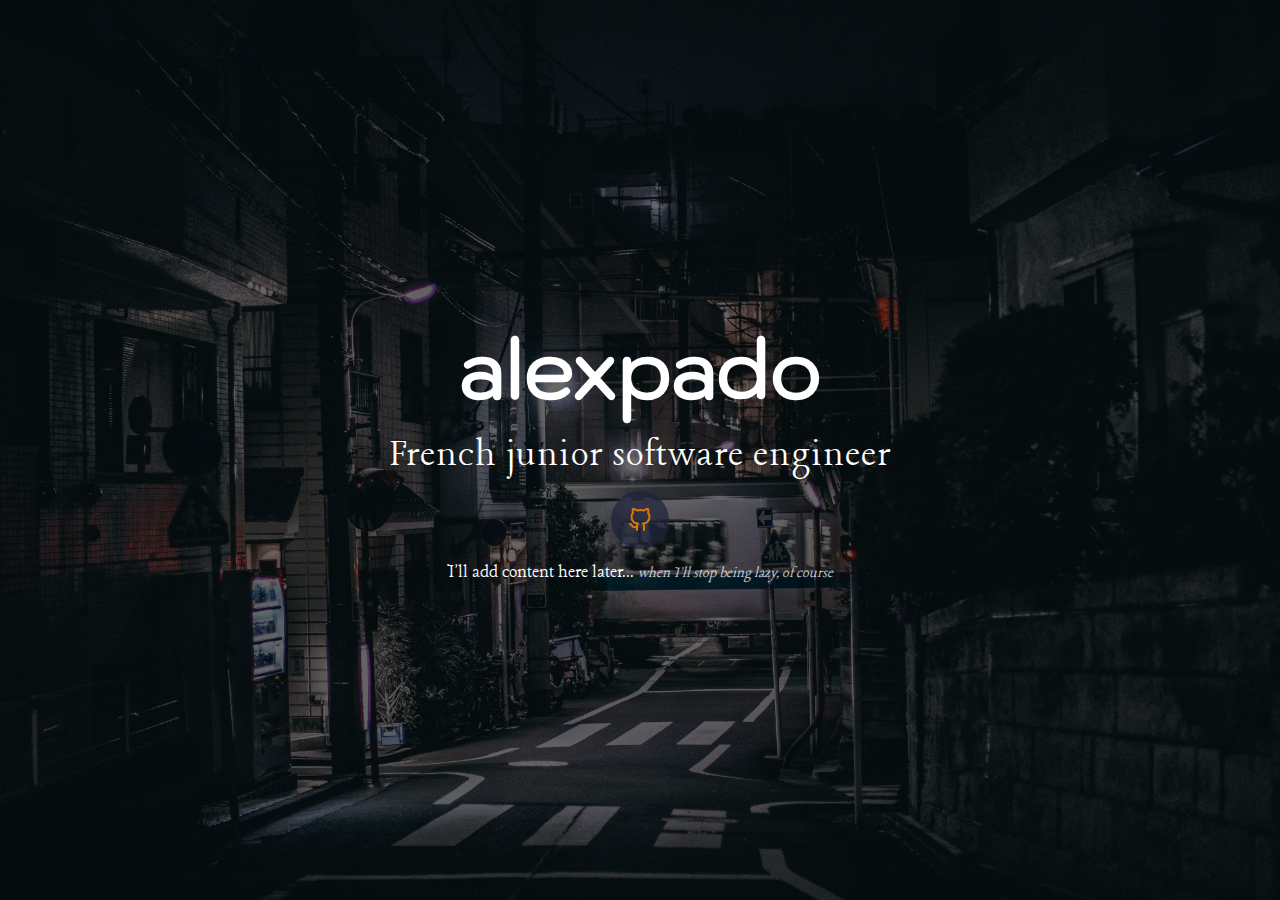
==== index.html @ 63c59a2a "Website v1 :D" ====
<!DOCTYPE html>
<html lang="en">
<head>
    <meta charset="UTF-8">
    <title>alexpado - Software Engineer</title>

    <meta name="viewport" content="width=device-width, initial-scale=1">
    <meta name="description" content="I'm a software engineer doing my job during the day, and coding what I like during the night; ranging from website to discord bots.">
    <meta name="author" content="alexpado">

    <meta property="og:title" content="alexpado - Software Engineer">
    <meta property="og:type" content="website">
    <meta property="og:url" content="https://alexpado.fr">
    <meta property="og:description" content="I'm a software engineer doing my job during the day, and coding what I like during the night; ranging from website to discord bots.">

    <link rel="stylesheet" href="assets/css/fonts.css">
    <link rel="stylesheet" href="assets/css/style.css">
    <script defer src="assets/js/feather.min.js"></script>
    <script defer src="assets/js/script.js"></script>

    <!--
 /\                 /\
/ \'._   (\_/)   _.'/ \
|.''._'--(o.o)--'_.''.|
 \_ / `;=/ " \=;` \ _/
   `\__| \___/ |__/`
        \(_|_)/
         " ` "
 Oh, hi there ! Did you see that ?
 A website without a JS framework !

 ... Oh, did I interrupted you ?
 I'm sorry, please continue your tour :D

 Have a great day !
    -->
</head>
<body>

<div id="content">
    <div id="effect">
        <div class="flash"></div>
        <div class="overlay"></div>
    </div>
    <section id="hello">
        <h1 class="short-name">alexpado</h1>
        <p class="title">French junior software engineer</p>

        <div class="socials">
            <a class="social-container github" href="https://github.com/alexpado" target="_blank">
                <i data-feather="github"></i>
            </a>
        </div>

        <div class="notice">
            <span>I'll add content here later... <span class="im-lazy">when I'll stop being lazy, of course</span></span>
        </div>
    </section>
</div>

</body>
</html>
---- assets/css/fonts.css ----
@font-face {
    font-family: "Lancelot";
    src: url("/assets/fonts/lancelot/lancelot-regular.ttf") format("truetype");
}

@font-face {
    font-family: "Kodchasan";
    src: url("/assets/fonts/kodchasan/kodchasan-regular.ttf") format("truetype");
}
---- assets/css/style.css ----
* {
    margin: 0;
    padding: 0;
}

html, body, #content {
    height: 100vh;
    width: 100vw;
    overflow: hidden;
}

body {
    font-family: Lancelot, sans-serif;
    background-color: black;
    color: white;

    background-image: url('../img/background.webp');
    background-size: cover;
    background-position: center;
}

#content {
    display: flex;
    flex-direction: column;
    /*background-color: rgba(29, 34, 59, 0.4);*/
}

#hello {
    z-index: 2;
    margin: auto;
    text-align: center;
}

#hello .short-name {
    font-size: 5em;
    font-family: "Kodchasan", sans-serif;
    margin-bottom: 0.75rem;
}

#hello .title {
    font-size: 2.6em;
    letter-spacing: 1px;
    margin-bottom: 0.75rem;
}

#hello .socials {
    display: flex;
    justify-content: center;
    margin-bottom: 0.75rem;
}

#hello .socials a {
    display: flex;
    color: #df7701;
    border-radius: 55px;
    height: 58px;
    width: 58px;
    background-color: rgba(29, 34, 59, 0.7);

    transition: color .25s ease-in-out, background-color .25s ease-in-out;
}

#hello .socials a:hover {
    color: white;
    background-color: rgba(29, 34, 59, 1);
}

#hello .socials a svg {
    margin: auto;
}

#hello .notice {
    font-size: 1.25em;
}

#hello .im-lazy {
    opacity: 0.8;
    font-style: italic;
    font-size: 1rem;
}

/* Small devices (portrait tablets and large phones, 600px and up) */
@media only screen and (min-width: 600px) {

}

/* Medium devices (landscape tablets, 768px and up) */
@media only screen and (min-width: 768px) {

}

/* Large devices (laptops/desktops, 992px and up) */
@media only screen and (min-width: 992px) {

}

/* Extra large devices (large laptops and desktops, 1200px and up) */
@media only screen and (min-width: 1200px) {

}

#effect {
    position: absolute;
    top: 0;
    left: 0;
    right: 0;
    bottom: 0;

    --mouse-x: -50vw;
    --mouse-y: -50vh;
    --size: 300px;
    z-index: 1;
}

#effect .flash {
    position: absolute;
    top: 0;
    left: 0;
    right: 0;
    bottom: 0;

    background: radial-gradient(
            circle var(--size) at var(--mouse-x) var(--mouse-y),
            rgba(0, 0, 0, 0), rgba(0, 0, 0, 0.9)
    );
}

#effect .overlay {
    position: absolute;
    top: 0;
    left: 0;
    right: 0;
    bottom: 0;
    background-color: rgba(0, 0, 0, 0.6);
}

#effect.transition > div {
    transition: opacity 5s ease-in-out;
}

#effect .flash {
    opacity: 0;
}

#effect .overlay {
    opacity: 1;
}

#effect.enabled .flash {
    opacity: 1;
}
#effect.enabled .overlay {
     opacity: 1;
 }
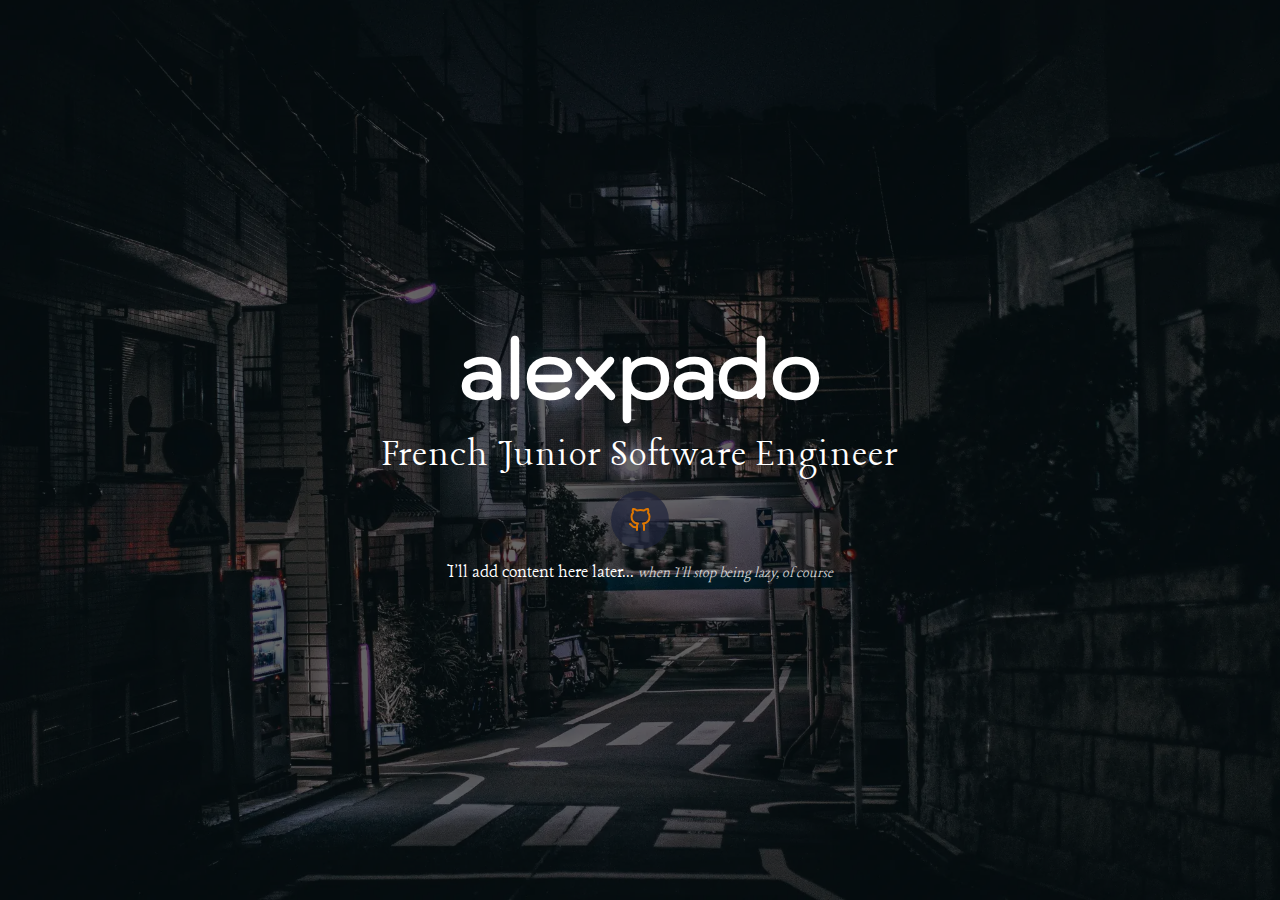
==== commit 28fdbf0c: "fix(wording): Updated meta (I'm a French junior software engineer" ====
--- a/index.html
+++ b/index.html
@@ -2,16 +2,16 @@
 <html lang="en">
 <head>
     <meta charset="UTF-8">
-    <title>alexpado - Software Engineer</title>
+    <title>alexpado - French Junior Software Engineer</title>
 
     <meta name="viewport" content="width=device-width, initial-scale=1">
-    <meta name="description" content="I'm a software engineer doing my job during the day, and coding what I like during the night; ranging from website to discord bots.">
+    <meta name="description" content="I'm a French Junior Software Engineer doing my job during the day, and coding what I like during the night; ranging from website to discord bots.">
     <meta name="author" content="alexpado">
 
-    <meta property="og:title" content="alexpado - Software Engineer">
+    <meta property="og:title" content="alexpado - French junior software engineer">
     <meta property="og:type" content="website">
     <meta property="og:url" content="https://alexpado.fr">
-    <meta property="og:description" content="I'm a software engineer doing my job during the day, and coding what I like during the night; ranging from website to discord bots.">
+    <meta property="og:description" content="I'm a French Junior Software Engineer doing my job during the day, and coding what I like during the night; ranging from website to discord bots.">
 
     <link rel="stylesheet" href="assets/css/fonts.css">
     <link rel="stylesheet" href="assets/css/style.css">
@@ -44,7 +44,7 @@
     </div>
     <section id="hello">
         <h1 class="short-name">alexpado</h1>
-        <p class="title">French junior software engineer</p>
+        <p class="title">French Junior Software Engineer</p>
 
         <div class="socials">
             <a class="social-container github" href="https://github.com/alexpado" target="_blank">
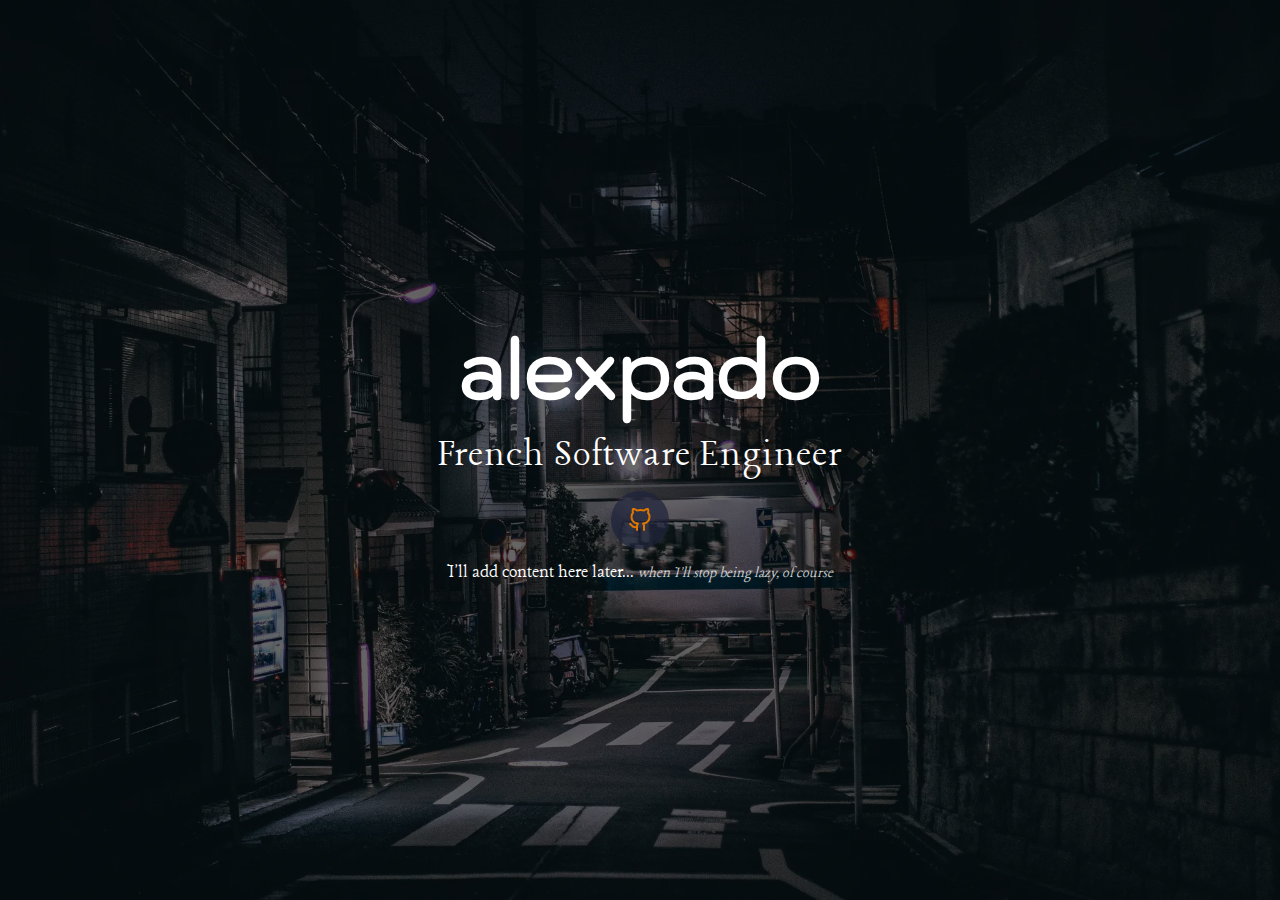
==== commit ea1d9038: "fix(wording): My coworkers told me that I'm not a junior anymore, oh well" ====
--- a/index.html
+++ b/index.html
@@ -2,16 +2,16 @@
 <html lang="en">
 <head>
     <meta charset="UTF-8">
-    <title>alexpado - French Junior Software Engineer</title>
+    <title>alexpado - French Software Engineer</title>
 
     <meta name="viewport" content="width=device-width, initial-scale=1">
-    <meta name="description" content="I'm a French Junior Software Engineer doing my job during the day, and coding what I like during the night; ranging from website to discord bots.">
+    <meta name="description" content="I'm a French Software Engineer doing my job during the day, and coding what I like during the night; ranging from website to discord bots.">
     <meta name="author" content="alexpado">
 
-    <meta property="og:title" content="alexpado - French junior software engineer">
+    <meta property="og:title" content="alexpado - French Software Engineer">
     <meta property="og:type" content="website">
     <meta property="og:url" content="https://alexpado.fr">
-    <meta property="og:description" content="I'm a French Junior Software Engineer doing my job during the day, and coding what I like during the night; ranging from website to discord bots.">
+    <meta property="og:description" content="I'm a French Software Engineer doing my job during the day, and coding what I like during the night; ranging from website to discord bots.">
 
     <link rel="stylesheet" href="assets/css/fonts.css">
     <link rel="stylesheet" href="assets/css/style.css">
@@ -44,7 +44,7 @@
     </div>
     <section id="hello">
         <h1 class="short-name">alexpado</h1>
-        <p class="title">French Junior Software Engineer</p>
+        <p class="title">French Software Engineer</p>
 
         <div class="socials">
             <a class="social-container github" href="https://github.com/alexpado" target="_blank">
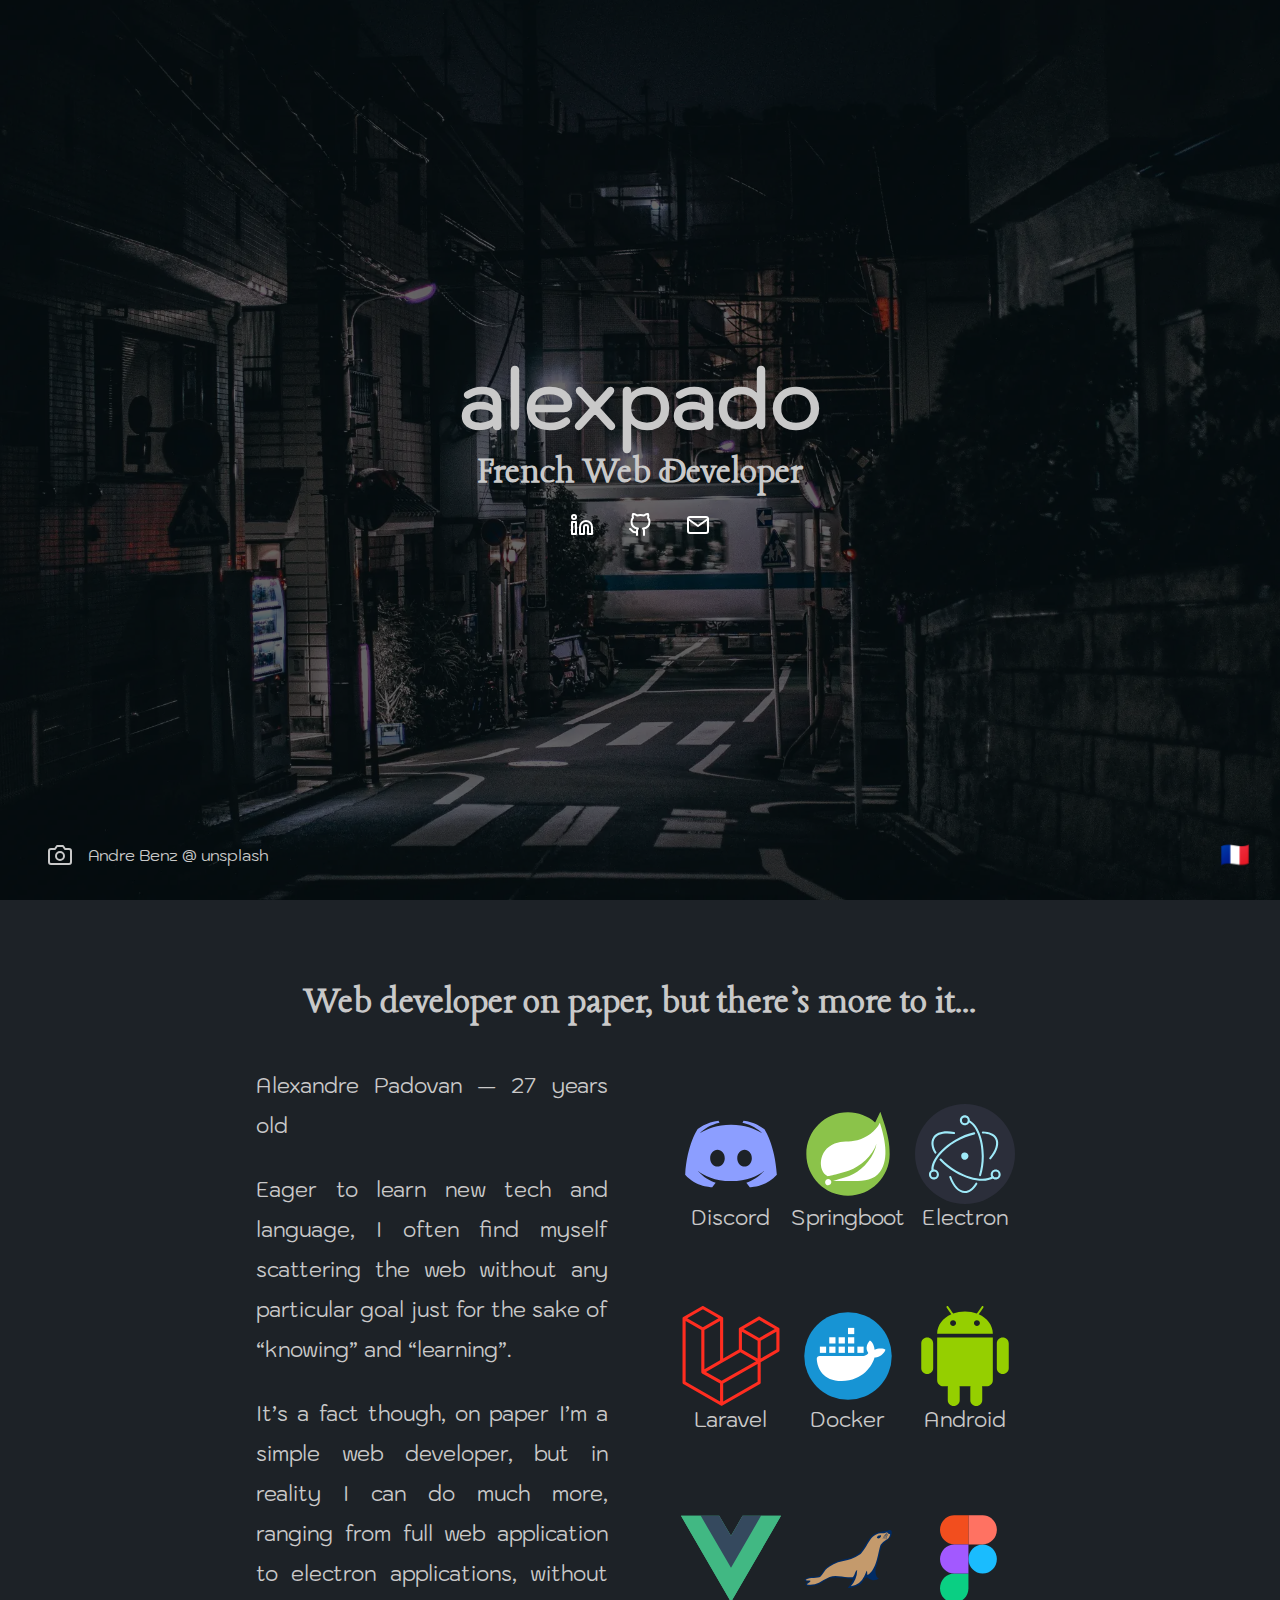
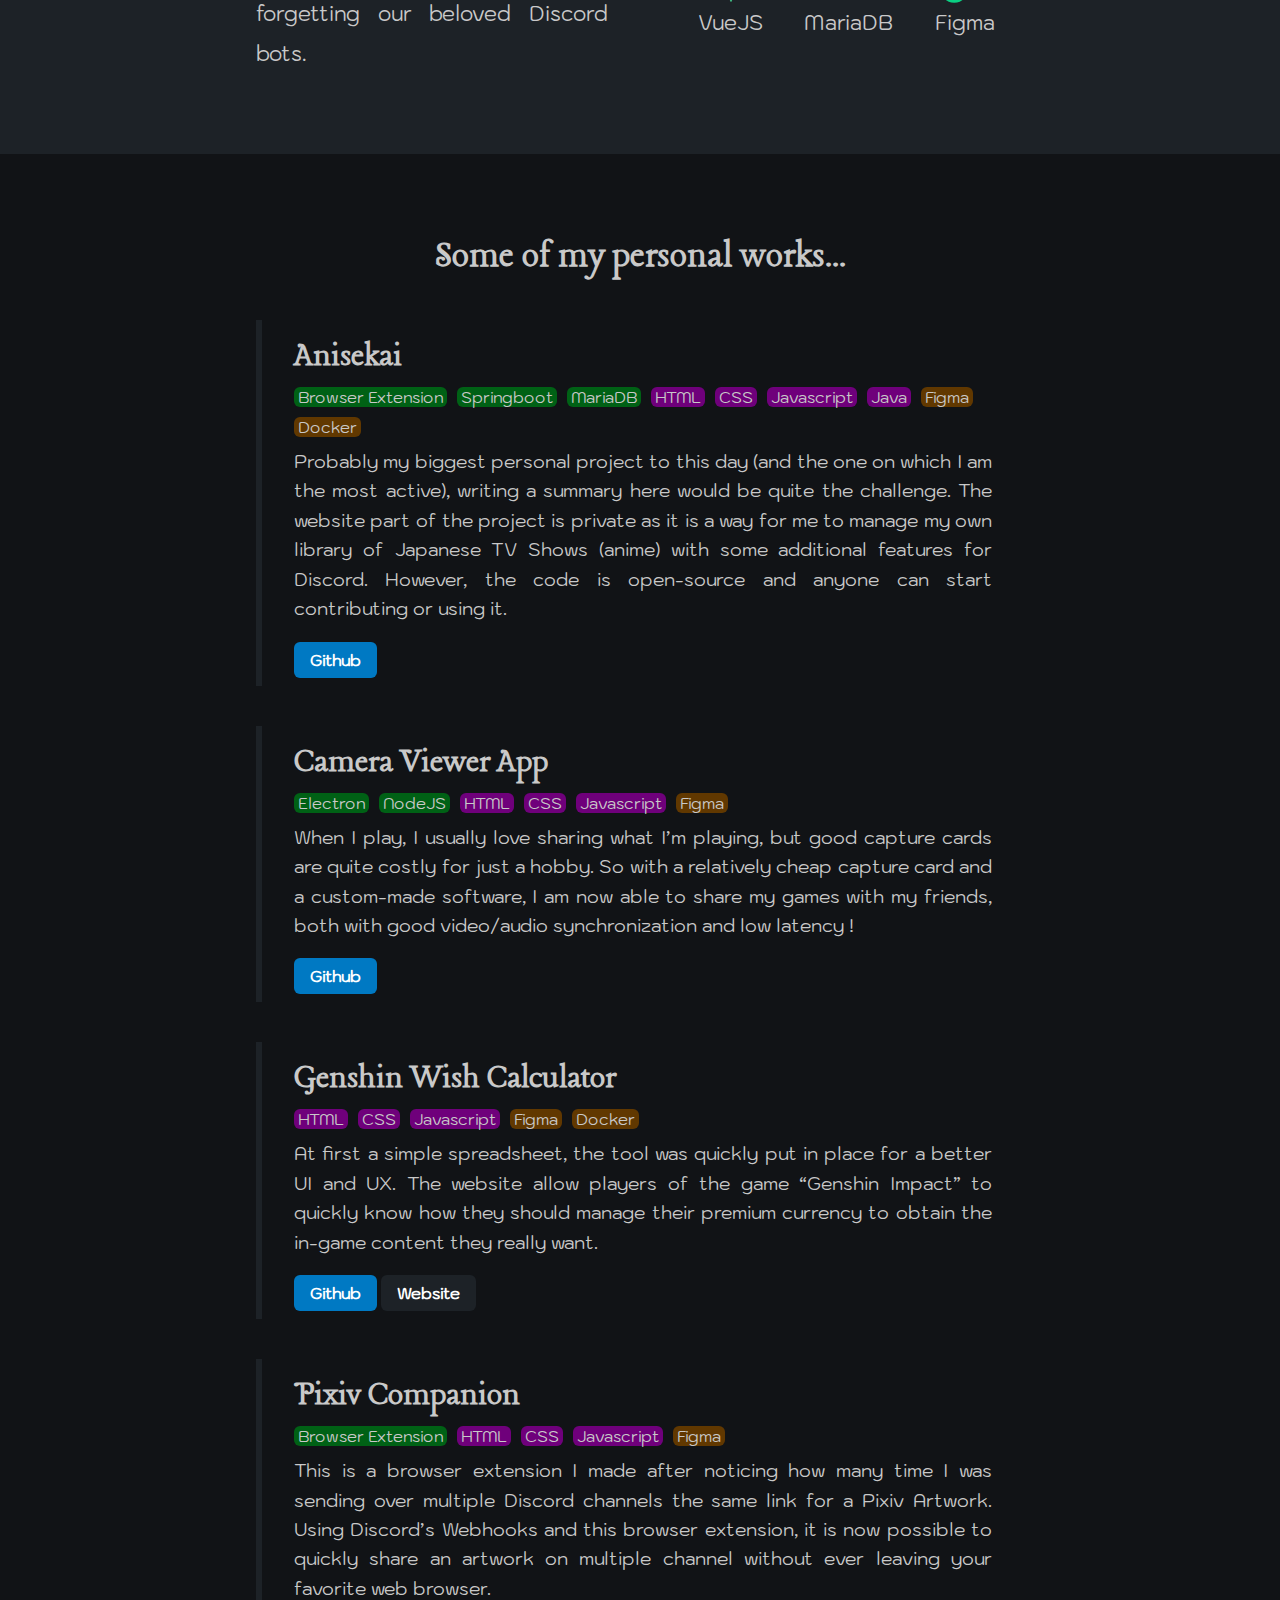
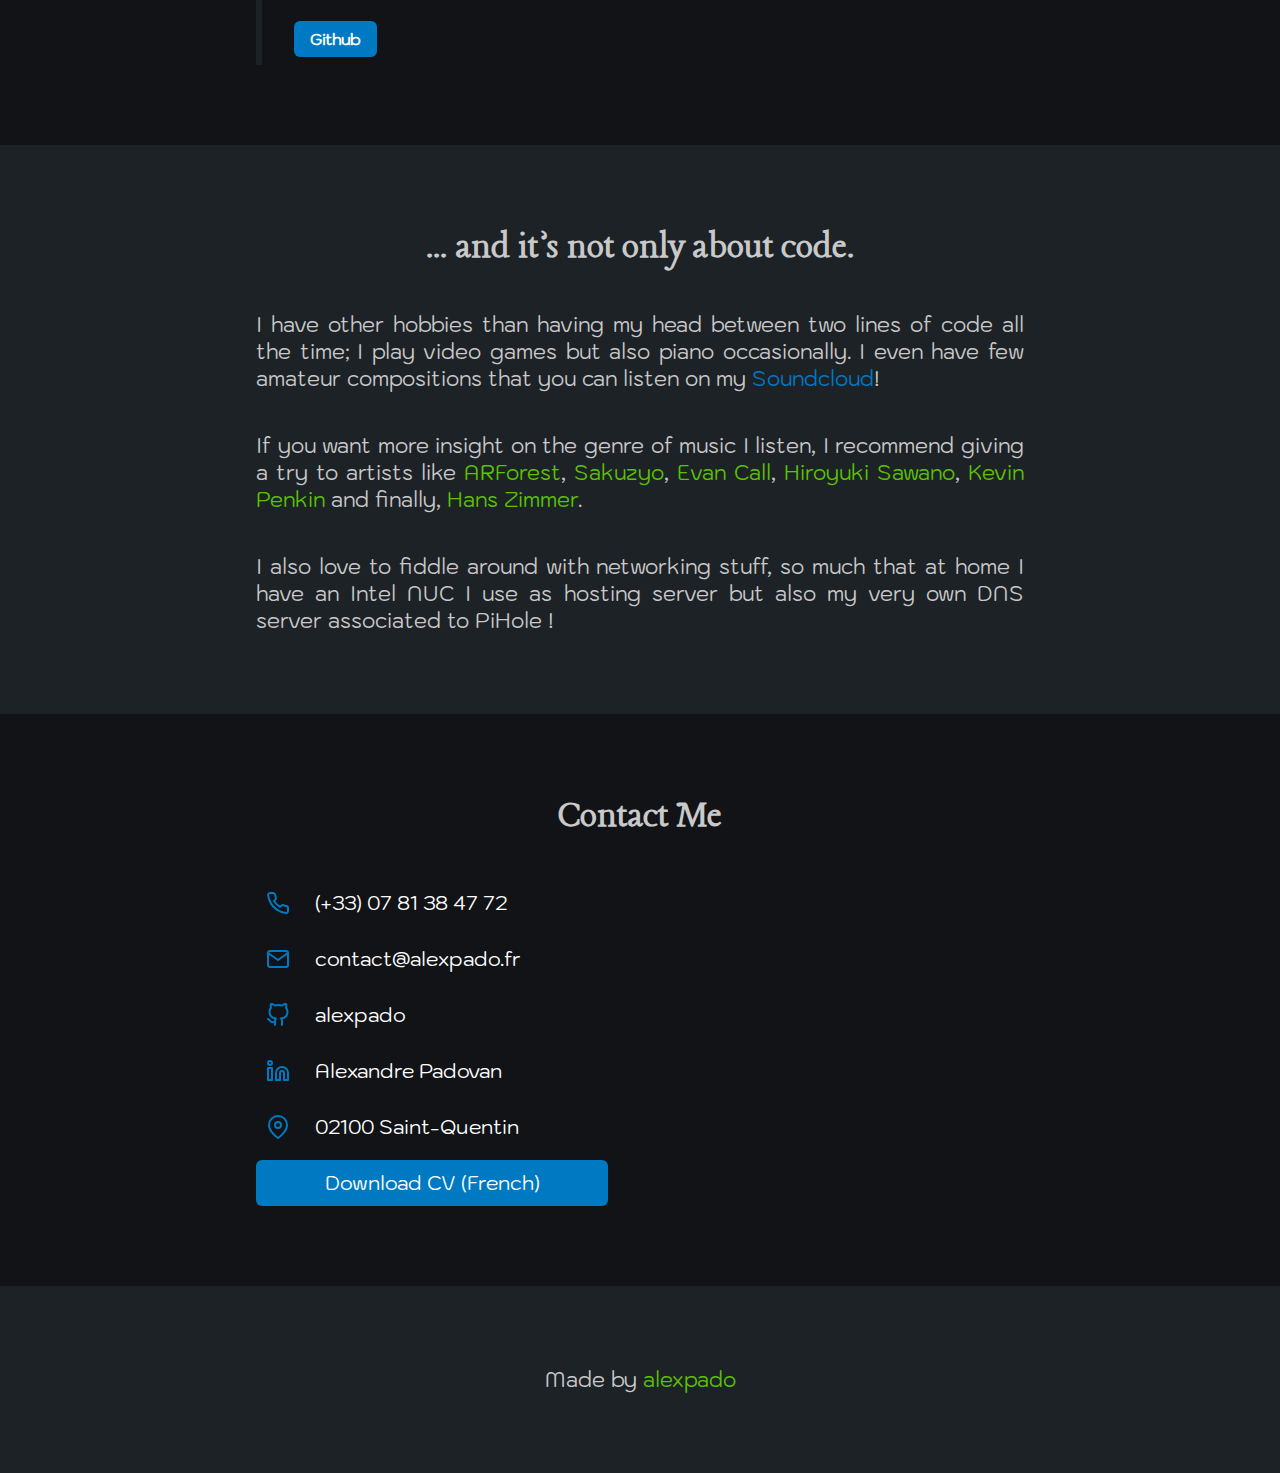
==== commit 695a7bd6: "Website v2" ====
--- a/index.html
+++ b/index.html
@@ -14,9 +14,11 @@
     <meta property="og:description" content="I'm a French Software Engineer doing my job during the day, and coding what I like during the night; ranging from website to discord bots.">
 
     <link rel="stylesheet" href="assets/css/fonts.css">
+    <link rel="stylesheet" href="assets/css/globals.css">
     <link rel="stylesheet" href="assets/css/style.css">
     <script defer src="assets/js/feather.min.js"></script>
     <script defer src="assets/js/script.js"></script>
+    <script defer type="module" src="assets/js/i18n.js"></script>
 
     <!--
  /\                 /\
@@ -29,7 +31,7 @@
  Oh, hi there ! Did you see that ?
  A website without a JS framework !
 
- ... Oh, did I interrupted you ?
+ ... Oh, did I interrupt you ?
  I'm sorry, please continue your tour :D
 
  Have a great day !
@@ -37,26 +39,180 @@
 </head>
 <body>
 
-<div id="content">
+<div id="language-switcher"></div>
+
+<section id="landing" class="full-section">
+
     <div id="effect">
         <div class="flash"></div>
         <div class="overlay"></div>
     </div>
-    <section id="hello">
-        <h1 class="short-name">alexpado</h1>
-        <p class="title">French Software Engineer</p>
-
-        <div class="socials">
-            <a class="social-container github" href="https://github.com/alexpado" target="_blank">
-                <i data-feather="github"></i>
-            </a>
-        </div>
-
-        <div class="notice">
-            <span>I'll add content here later... <span class="im-lazy">when I'll stop being lazy, of course</span></span>
-        </div>
-    </section>
-</div>
+
+    <div class="section-background fill-parent"></div>
+
+    <a href="https://unsplash.com/fr/photos/route-vide-qi2hmCwlhcE" class="clickable credits flex flex-center flex-row" target="_blank"><i data-feather="camera"></i>
+        Andre Benz @ unsplash</a>
+
+    <div class="section-content fill-parent flex flex-center">
+        <h1 data-i18n="landing.header.name" class="text"></h1>
+        <h2 data-i18n="landing.header.title"></h2>
+
+        <div class="flex flex-row socials flex-center">
+            <a class="social clickable" href="https://www.linkedin.com/in/alex-pado/" target="_blank"><i data-feather="linkedin"></i></a>
+            <a class="social clickable" href="https://github.com/alexpado" target="_blank"><i data-feather="github"></i></a>
+            <a class="social clickable" href="mailto:contact@alexpado.fr" target="_blank"><i data-feather="mail"></i></a>
+        </div>
+    </div>
+</section>
+
+<section id="intro" class="section flex section-light">
+    <h2 class="section-title" data-i18n="intro.title"></h2>
+
+    <div class="split-view">
+        <div class="view left-view flex">
+            <p class="justify" data-i18n="intro.description.p1"></p>
+            <p class="justify" data-i18n="intro.description.p2"></p>
+            <p class="justify" data-i18n="intro.description.p3"></p>
+        </div>
+        <div class="view right-view grid">
+            <div class="grid-item flex flex-center">
+                <img src="assets/img/stacks/discord.svg" alt="" />
+                <p>Discord</p>
+            </div>
+            <div class="grid-item flex flex-center">
+                <img src="assets/img/stacks/springboot.svg" alt="" />
+                <p>Springboot</p>
+            </div>
+            <div class="grid-item flex flex-center">
+                <img src="assets/img/stacks/electron.svg" alt="" />
+                <p>Electron</p>
+            </div>
+            <div class="grid-item flex flex-center">
+                <img src="assets/img/stacks/laravel.svg" alt="" />
+                <p>Laravel</p>
+            </div>
+            <div class="grid-item flex flex-center">
+                <img src="assets/img/stacks/docker.svg" alt="" />
+                <p>Docker</p>
+            </div>
+            <div class="grid-item flex flex-center">
+                <img src="assets/img/stacks/android.svg" alt="" />
+                <p>Android</p>
+            </div>
+            <div class="grid-item flex flex-center">
+                <img src="assets/img/stacks/vuejs.svg" alt="" />
+                <p>VueJS</p>
+            </div>
+            <div class="grid-item flex flex-center">
+                <img src="assets/img/stacks/mariadb.svg" alt="" />
+                <p>MariaDB</p>
+            </div>
+            <div class="grid-item flex flex-center">
+                <img src="assets/img/stacks/figma.svg" alt="" />
+                <p>Figma</p>
+            </div>
+        </div>
+    </div>
+</section>
+
+<section id="works" class="section flex section-dark">
+    <h2 class="section-title" data-i18n="works.title"></h2>
+    <article class="project flex">
+        <h3 class="project-name">Anisekai</h3>
+        <div class="tags flex flex-row">
+            <span class="tag tag-green" data-i18n="works.tags.extension"></span>
+            <span class="tag tag-green">Springboot</span>
+            <span class="tag tag-green">MariaDB</span>
+            <span class="tag tag-purple">HTML</span>
+            <span class="tag tag-purple">CSS</span>
+            <span class="tag tag-purple">Javascript</span>
+            <span class="tag tag-purple">Java</span>
+            <span class="tag tag-orange">Figma</span>
+            <span class="tag tag-orange">Docker</span>
+        </div>
+        <p class="project-summary" data-i18n="works.projects.anisekai"></p>
+        <div class="actions">
+            <a href="https://github.com/anisekai-project/anisekai-service" target="_blank" class="action action-github">Github</a>
+        </div>
+    </article>
+
+    <article class="project flex">
+        <h3 class="project-name">Camera Viewer App</h3>
+        <div class="tags flex flex-row">
+            <span class="tag tag-green">Electron</span>
+            <span class="tag tag-green">NodeJS</span>
+            <span class="tag tag-purple">HTML</span>
+            <span class="tag tag-purple">CSS</span>
+            <span class="tag tag-purple">Javascript</span>
+            <span class="tag tag-orange">Figma</span>
+        </div>
+        <p class="project-summary" data-i18n="works.projects.cva"></p>
+        <div class="actions">
+            <a href="https://github.com/alexpado/camera-viewer-app" target="_blank" class="action action-github">Github</a>
+        </div>
+    </article>
+
+    <article class="project flex">
+        <h3 class="project-name">Genshin Wish Calculator</h3>
+        <div class="tags flex flex-row">
+            <span class="tag tag-purple">HTML</span>
+            <span class="tag tag-purple">CSS</span>
+            <span class="tag tag-purple">Javascript</span>
+            <span class="tag tag-orange">Figma</span>
+            <span class="tag tag-orange">Docker</span>
+        </div>
+        <p class="project-summary" data-i18n="works.projects.gwc"></p>
+        <div class="actions">
+            <a href="https://github.com/alexpado/genshin-wish-calculator" target="_blank" class="action action-github">Github</a>
+            <a href="https://gwc.akio.ovh/#/" target="_blank" class="action action-website" data-i18n="works.actions.website-en"></a>
+        </div>
+    </article>
+
+    <article class="project flex">
+        <h3 class="project-name">Pixiv Companion</h3>
+        <div class="tags flex flex-row">
+            <span class="tag tag-green" data-i18n="works.tags.extension"></span>
+            <span class="tag tag-purple">HTML</span>
+            <span class="tag tag-purple">CSS</span>
+            <span class="tag tag-purple">Javascript</span>
+            <span class="tag tag-orange">Figma</span>
+        </div>
+        <p class="project-summary" data-i18n="works.projects.pixiv"></p>
+        <div class="actions">
+            <a href="https://github.com/alexpado/pixiv-companion" target="_blank" class="action action-github">Github</a>
+        </div>
+    </article>
+</section>
+
+<section id="hobbies" class="section flex section-light">
+    <h2 class="section-title" data-i18n="hobbies.title"></h2>
+    <p class="justify" data-i18n="hobbies.description.p1"></p>
+    <p class="justify" data-i18n="hobbies.description.p2"></p>
+    <p class="justify" data-i18n="hobbies.description.p3"></p>
+</section>
+
+<section id="contact" class="section flex section-dark">
+    <h2 class="section-title" data-i18n="contact.title"></h2>
+
+
+    <div class="split-view">
+        <div class="view left-view flex contact-details">
+            <a href="tel://+33781384772" target="_blank" class="contact-detail phone"><i data-feather="phone"></i><span>(+33) 07 81 38 47 72</span></a>
+            <a href="mailto:contact@alexpado.fr" target="_blank" class="contact-detail mail"><i data-feather="mail"></i><span>contact@alexpado.fr</span></a>
+            <a href="https://github.com/alexpado" target="_blank" class="contact-detail github"><i data-feather="github"></i><span>alexpado</span></a>
+            <a href="https://www.linkedin.com/in/alex-pado/" target="_blank" class="contact-detail linkedin"><i data-feather="linkedin"></i><span>Alexandre Padovan</span></a>
+            <a href="https://www.google.fr/maps/place/02100+Saint-Quentin" target="_blank" class="contact-detail map"><i data-feather="map-pin"></i><span>02100 Saint-Quentin</span></a>
+            <a href="#" class="contact-detail cv" data-i18n="contact.download-cv"></a>
+        </div>
+        <div class="view right-view map">
+            <iframe src="https://www.google.com/maps/embed?pb=!1m18!1m12!1m3!1d41163.6875858183!2d3.2377846962599763!3d49.84752164954611!2m3!1f0!2f0!3f0!3m2!1i1024!2i768!4f13.1!3m3!1m2!1s0x47e8186188e01cc5%3A0x40af13e8169d440!2s02100%20Saint-Quentin!5e0!3m2!1sen!2sfr!4v1737418061465!5m2!1sen!2sfr" style="border:0;" allowfullscreen="" loading="lazy" referrerpolicy="no-referrer-when-downgrade"></iframe>
+        </div>
+    </div>
+</section>
+
+<footer class="section flex section-light">
+    <p data-i18n="footer.signature"></p>
+</footer>
 
 </body>
 </html>
--- a/assets/css/globals.css
+++ b/assets/css/globals.css
@@ -0,0 +1,248 @@
+body, p, .text {
+    font-family: "Kodchasan", sans-serif;
+}
+
+h1, h2, h3, h4, h5, h6 {
+    font-family: Lancelot, sans-serif;
+    text-align: center;
+}
+
+h1 {
+    font-size: 5em;
+}
+
+h2 {
+    font-size: 2.5em;
+}
+
+h3 {
+    font-size: 2.25em;
+}
+
+h4 {
+    font-size: 1.75em;
+}
+
+h5 {
+    font-size: 1.25em;
+}
+
+h6 {
+    font-size: 0.75em;
+}
+
+p {
+    font-size: 1.3em;
+}
+
+.fill-parent {
+    position: absolute;
+    top: 0;
+    bottom: 0;
+    left: 0;
+    right: 0;
+}
+
+.clickable {
+    --size: 58px;
+
+    display: flex;
+    align-items: center;
+    justify-content: center;
+
+    font-size: 1.5em;
+    background-color: transparent;
+    color: var(--font-color);
+
+    border: none;
+    border-radius: 6px;
+
+    min-height: var(--size);
+    min-width: var(--size);
+
+    cursor: pointer;
+
+    transition: color .25s ease-in-out, background-color .25s ease-in-out;
+}
+
+.clickable:hover {
+    color: var(--emphasis-color);
+    background-color: rgba(255, 255, 255, 0.25);
+}
+
+.section-light {
+    background-color: var(--light-background);
+}
+
+.section-dark {
+    background-color: var(--dark-background);
+}
+
+.full-section {
+    position: relative;
+    width: 100%;
+    height: 100vh;
+}
+
+.section {
+    max-width: 100%;
+    padding: 5em 16em;
+    gap: 2.5em;
+}
+
+.split-view {
+    display: flex;
+    gap: 4em;
+}
+
+.split-view .view {
+    flex-basis: 50%;
+    flex-grow: 1;
+}
+
+.grid {
+    display: grid;
+    grid-template-columns: repeat(3, minmax(0, 1fr));
+}
+
+.grid-item {
+    padding: 1em
+}
+
+.flex {
+    display: flex;
+    flex-direction: column;
+}
+
+.flex-row {
+    flex-direction: row;
+}
+
+.flex-center {
+    align-items: center;
+    justify-content: center;
+}
+
+.justify {
+    text-align: justify;
+}
+
+a {
+    color: var(--primary-color);
+    text-decoration: none;
+}
+
+a:hover, b, i {
+    color: var(--secondary-color);
+    text-decoration: none;
+    font-weight: normal;
+}
+
+.project, .tags {
+    gap: 0.625em;
+}
+
+.project .project-summary {
+    font-size: 1.15em;
+    line-height: 1.6em;
+    text-align: justify;
+}
+
+.tags {
+    flex-wrap: wrap;
+}
+
+.tag {
+    padding: 0 0.25em;
+    background-color: var(--tag-color);
+    border-radius: 6px;
+}
+
+.tag-green {
+    --tag-color: #006115;
+}
+
+.tag-purple {
+    --tag-color: #6f007b;
+}
+
+.tag-orange {
+    --tag-color: #613800;
+}
+
+.project h3 {
+    text-align: left;
+}
+
+.contact-details {
+    display: flex;
+    flex-direction: column;
+    gap: 0.625em;
+}
+
+.contact-detail {
+    font-size: 1.25em;
+    display: flex;
+    gap: 1.25em;
+    padding: 0.5em;
+    border-radius: 6px;
+}
+
+.contact-detail > * {
+    margin: auto 0;
+}
+
+.contact-detail span {
+    color: white;
+}
+
+.contact-detail:hover {
+    background-color: rgba(255, 255, 255, 0.25);
+}
+
+
+/* Small devices (portrait tablets and large phones, 600px and up) */
+@media only screen and (max-width: 600px) {
+    .section {
+        padding: 5em 2em;
+    }
+
+    .split-view {
+        flex-direction: column;
+    }
+
+    #works .project {
+        border-left: 0!important;
+        padding-left: 0!important;
+    }
+}
+
+/* Medium devices (landscape tablets, 768px and up) */
+@media only screen and (max-width: 768px) and (min-width: 600px) {
+    .section {
+        padding: 5em 2em;
+    }
+
+    .split-view {
+        flex-direction: column;
+    }
+}
+
+/* Large devices (laptops/desktops, 992px and up) */
+@media only screen and (max-width: 992px) and (min-width: 768px) {
+
+    .section {
+        padding: 5em 3em;
+    }
+
+    #intro .split-view {
+        flex-direction: column;
+    }
+}
+
+/* Extra large devices (large laptops and desktops, 1200px and up) */
+@media only screen and (max-width: 1200px) and (min-width: 992px){
+    .section {
+        padding: 5em;
+    }
+}
--- a/assets/css/style.css
+++ b/assets/css/style.css
@@ -1,102 +1,109 @@
+:root {
+    --primary-color: #0079C3;
+    --secondary-color: #5BC300;
+
+    --dark-background: #111316;
+    --light-background: #1D2227;
+
+    --font-color: #C9C9C9;
+    --emphasis-color: #FFFFFF;
+}
+
 * {
     margin: 0;
     padding: 0;
 }
 
-html, body, #content {
-    height: 100vh;
-    width: 100vw;
-    overflow: hidden;
+body {
+    background-color: var(--light-background);
+    color: var(--font-color);
 }
 
-body {
-    font-family: Lancelot, sans-serif;
-    background-color: black;
-    color: white;
+.credits {
+    position: absolute;
+    bottom: 1em;
+    left: 1em;
+    gap: 1em;
 
+    font-size: 1em;
+    padding: 0 2em;
+    border-radius: 6px;
+    z-index: 3;
+}
+
+#landing .section-background {
     background-image: url('../img/background.webp');
     background-size: cover;
     background-position: center;
+
+    display: flex;
+    align-items: flex-end;
 }
 
-#content {
-    display: flex;
-    flex-direction: column;
-    /*background-color: rgba(29, 34, 59, 0.4);*/
+#landing .section-content {
+    z-index: 2;
 }
 
-#hello {
-    z-index: 2;
-    margin: auto;
+#landing .socials a {
+    color: var(--emphasis-color);
+}
+
+#intro .left-view {
+    gap: 1.5em;
+    line-height: 2.5em;
+
+    justify-content: center;
+}
+
+#intro .grid-item img {
+    max-width: 100px;
+}
+
+#works .project {
+    padding: 1em 2em;
+    border-left: 6px solid var(--light-background);
+}
+
+#works .actions {
+    margin-top: 1em;
+}
+
+#works .action, #contact .action, .panic-button {
+    border: none;
+    background-color: var(--primary-color);
+    color: var(--emphasis-color);
+    padding: 0.5em 1em;
+    border-radius: 6px;
+    font-weight: bold;
     text-align: center;
 }
 
-#hello .short-name {
-    font-size: 5em;
-    font-family: "Kodchasan", sans-serif;
-    margin-bottom: 0.75rem;
+.panic-button {
+    margin-top: 2em;
 }
 
-#hello .title {
-    font-size: 2.6em;
-    letter-spacing: 1px;
-    margin-bottom: 0.75rem;
+.panic-button:hover {
+    font-weight: bold;
+    color: white;
 }
 
-#hello .socials {
-    display: flex;
-    justify-content: center;
-    margin-bottom: 0.75rem;
+#works .action.action-website {
+    background-color: var(--light-background);
 }
 
-#hello .socials a {
-    display: flex;
-    color: #df7701;
-    border-radius: 55px;
-    height: 58px;
-    width: 58px;
-    background-color: rgba(29, 34, 59, 0.7);
-
-    transition: color .25s ease-in-out, background-color .25s ease-in-out;
+#contact .cv {
+    color: white;
+    background-color: var(--primary-color);
+    justify-content: center;
 }
 
-#hello .socials a:hover {
-    color: white;
-    background-color: rgba(29, 34, 59, 1);
+#contact .map iframe {
+    width: 100%;
+    height: 100%;
 }
 
-#hello .socials a svg {
-    margin: auto;
-}
-
-#hello .notice {
-    font-size: 1.25em;
-}
-
-#hello .im-lazy {
-    opacity: 0.8;
-    font-style: italic;
-    font-size: 1rem;
-}
-
-/* Small devices (portrait tablets and large phones, 600px and up) */
-@media only screen and (min-width: 600px) {
-
-}
-
-/* Medium devices (landscape tablets, 768px and up) */
-@media only screen and (min-width: 768px) {
-
-}
-
-/* Large devices (laptops/desktops, 992px and up) */
-@media only screen and (min-width: 992px) {
-
-}
-
-/* Extra large devices (large laptops and desktops, 1200px and up) */
-@media only screen and (min-width: 1200px) {
-
+footer {
+    text-align: center;
 }
 
 #effect {
@@ -149,6 +156,14 @@
 #effect.enabled .flash {
     opacity: 1;
 }
+
 #effect.enabled .overlay {
-     opacity: 1;
- }
+    opacity: 1;
+}
+
+#language-switcher {
+    position: fixed;
+    bottom: 1em;
+    right: 1em;
+    z-index: 100;
+}
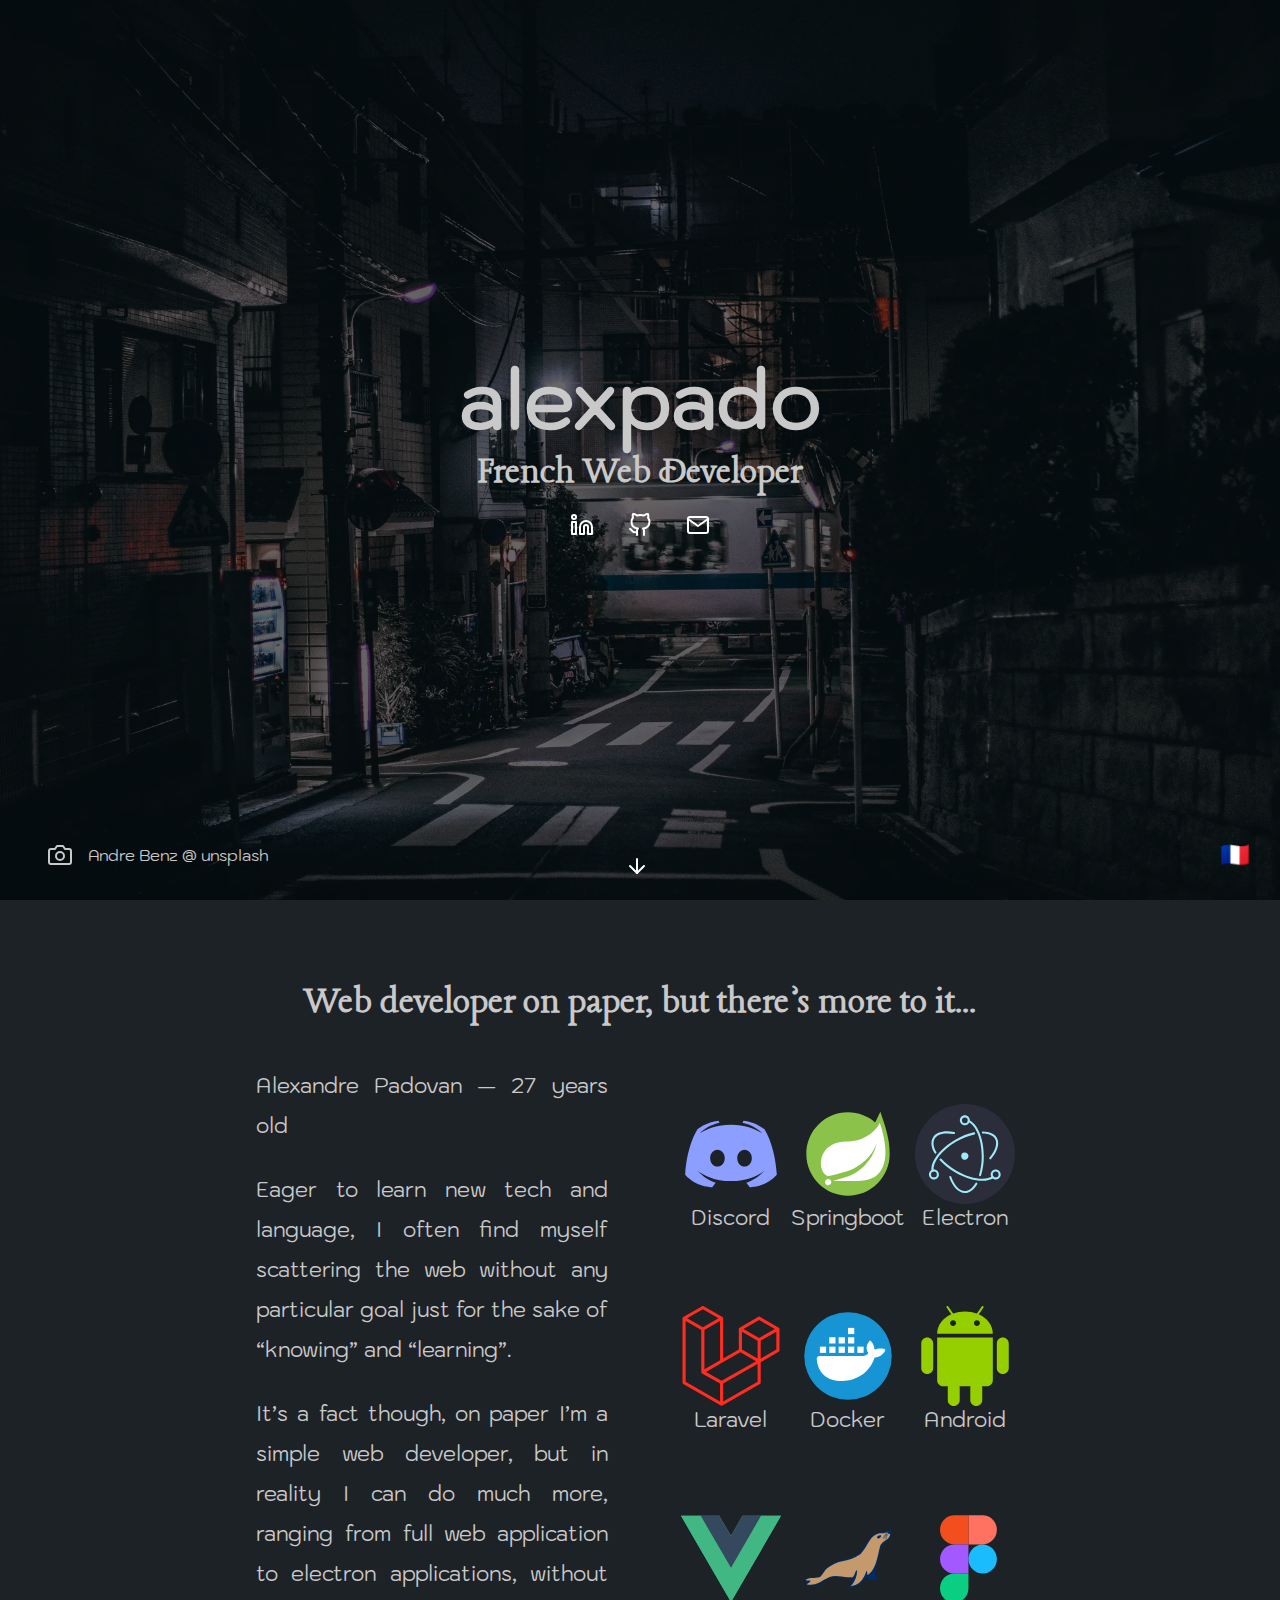
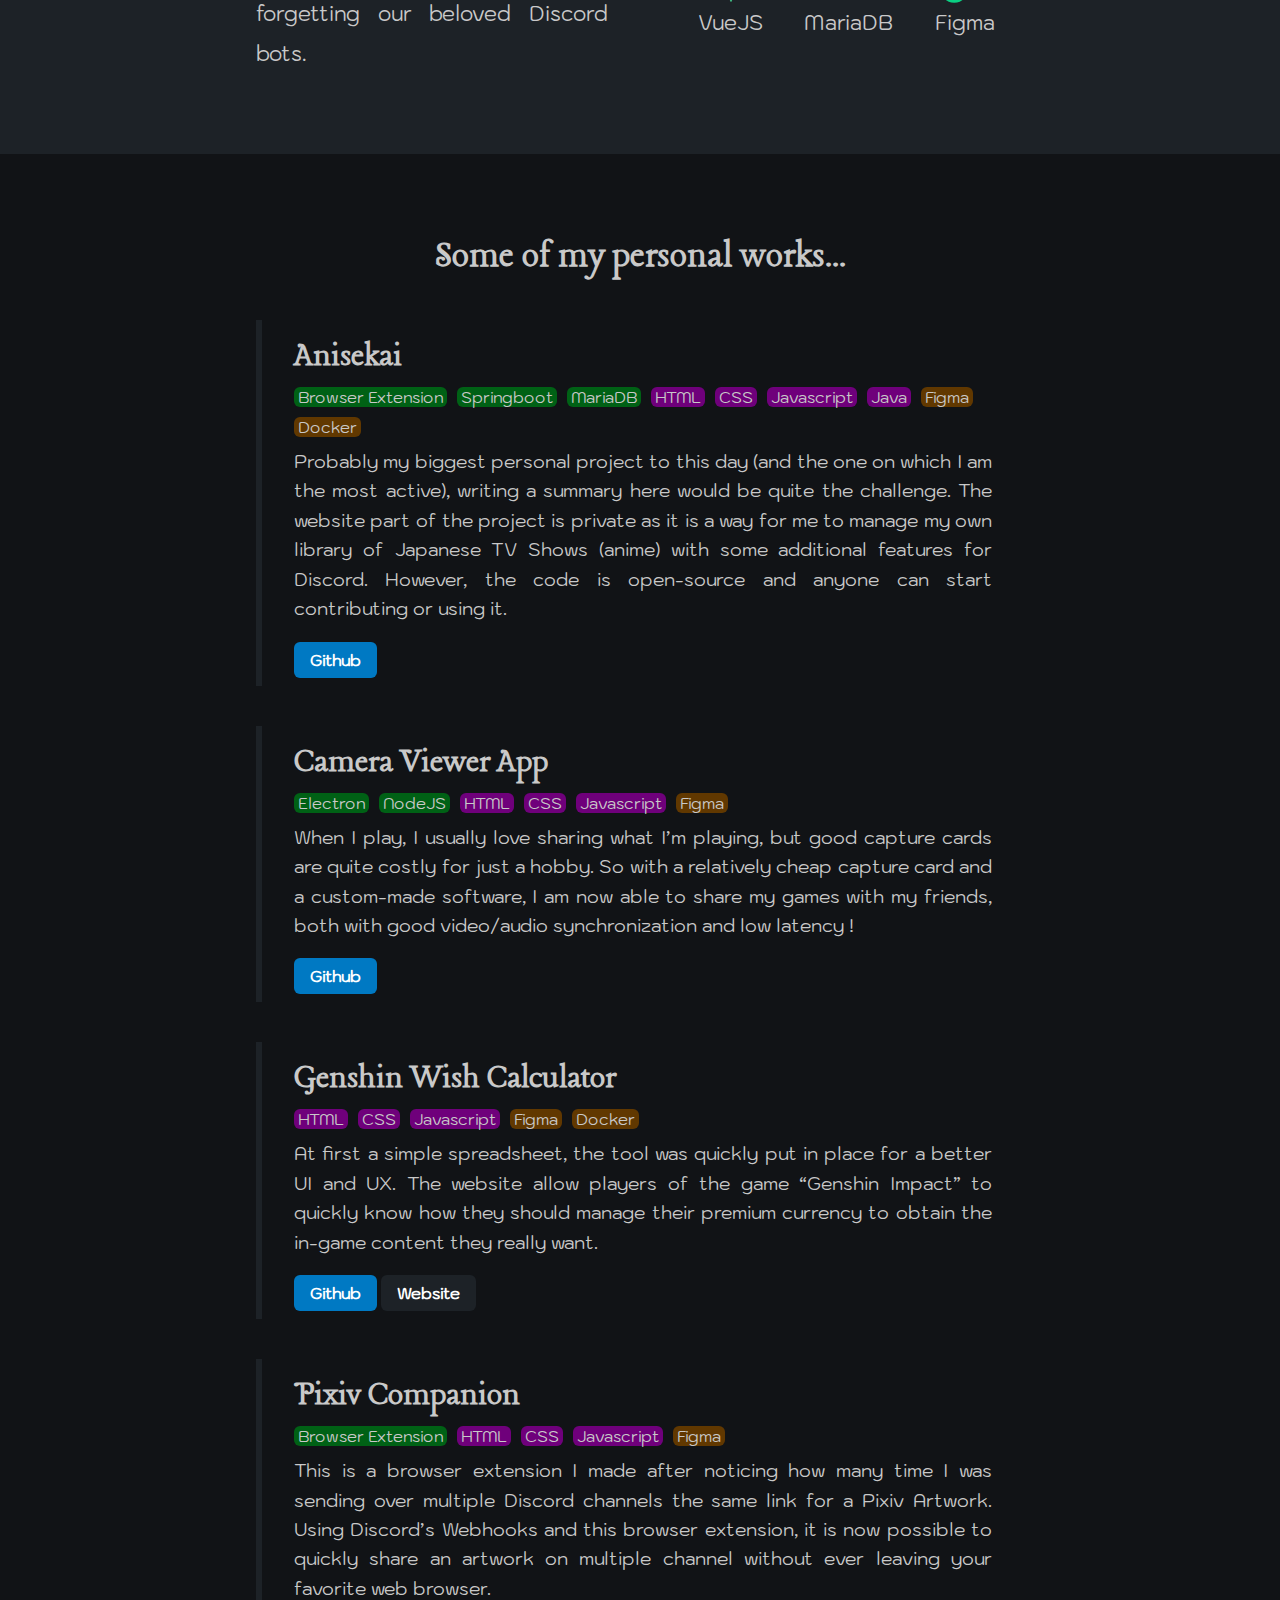
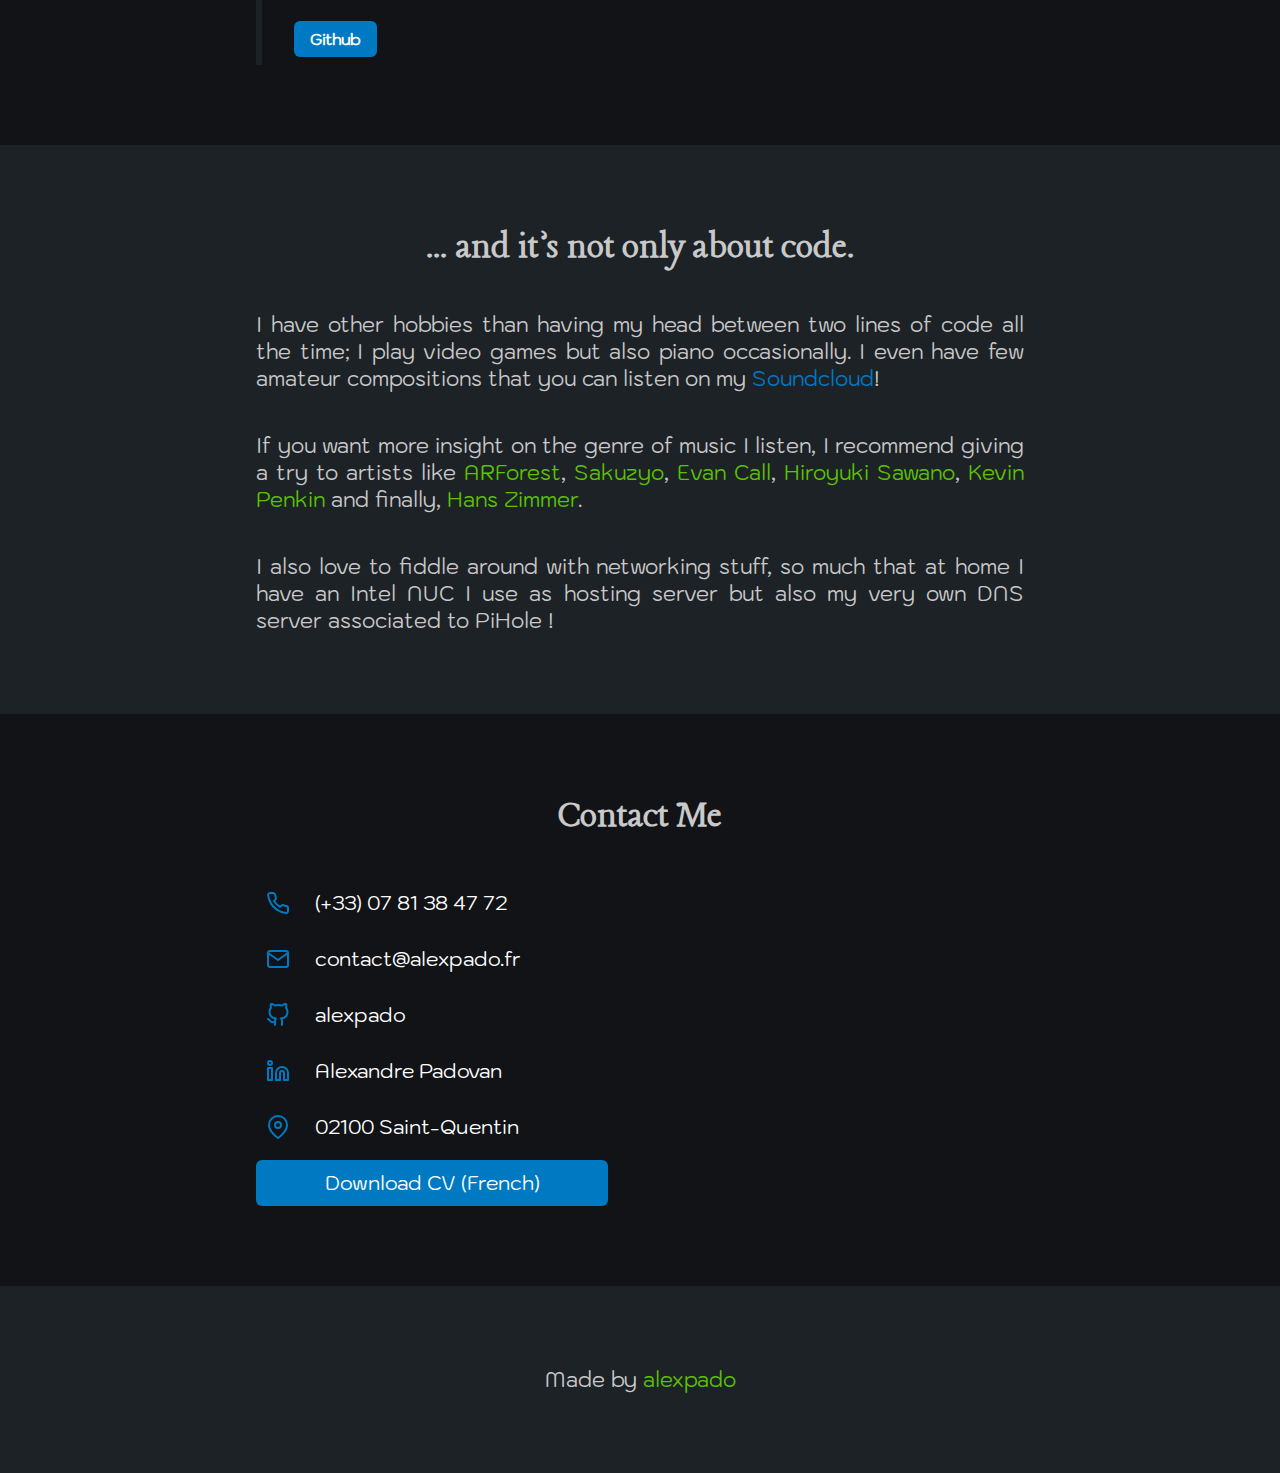
==== commit 3cae43db: "feat: Added a scroll indicator" ====
--- a/index.html
+++ b/index.html
@@ -63,6 +63,8 @@
             <a class="social clickable" href="mailto:contact@alexpado.fr" target="_blank"><i data-feather="mail"></i></a>
         </div>
     </div>
+
+    <div id="scroll-indicator" class="slide-top"><i data-feather="arrow-down"></i></div>
 </section>
 
 <section id="intro" class="section flex section-light">
--- a/assets/css/globals.css
+++ b/assets/css/globals.css
@@ -246,3 +246,26 @@
         padding: 5em;
     }
 }
+
+
+.slide-top {
+    -webkit-animation: slide-top 0.5s cubic-bezier(0.250, 0.460, 0.450, 0.940) infinite alternate ;
+    animation: slide-top 0.5s cubic-bezier(0.250, 0.460, 0.450, 0.940) infinite alternate ;
+}
+
+@-webkit-keyframes slide-top {
+    0% {
+        transform: translateY(0);
+    }
+    100% {
+        transform: translateY(-30px);
+    }
+}
+@keyframes slide-top {
+    0% {
+        transform: translateY(0);
+    }
+    100% {
+        transform: translateY(-30px);
+    }
+}
--- a/assets/css/style.css
+++ b/assets/css/style.css
@@ -106,6 +106,19 @@
     text-align: center;
 }
 
+#scroll-indicator {
+    position: absolute;
+    bottom: 1em;
+    left: 50%;
+    transform: translateX(-50%);
+
+    width: 30px;
+    height: 30px;
+    color: white;
+
+    z-index: 3;
+}
+
 #effect {
     position: absolute;
     top: 0;
